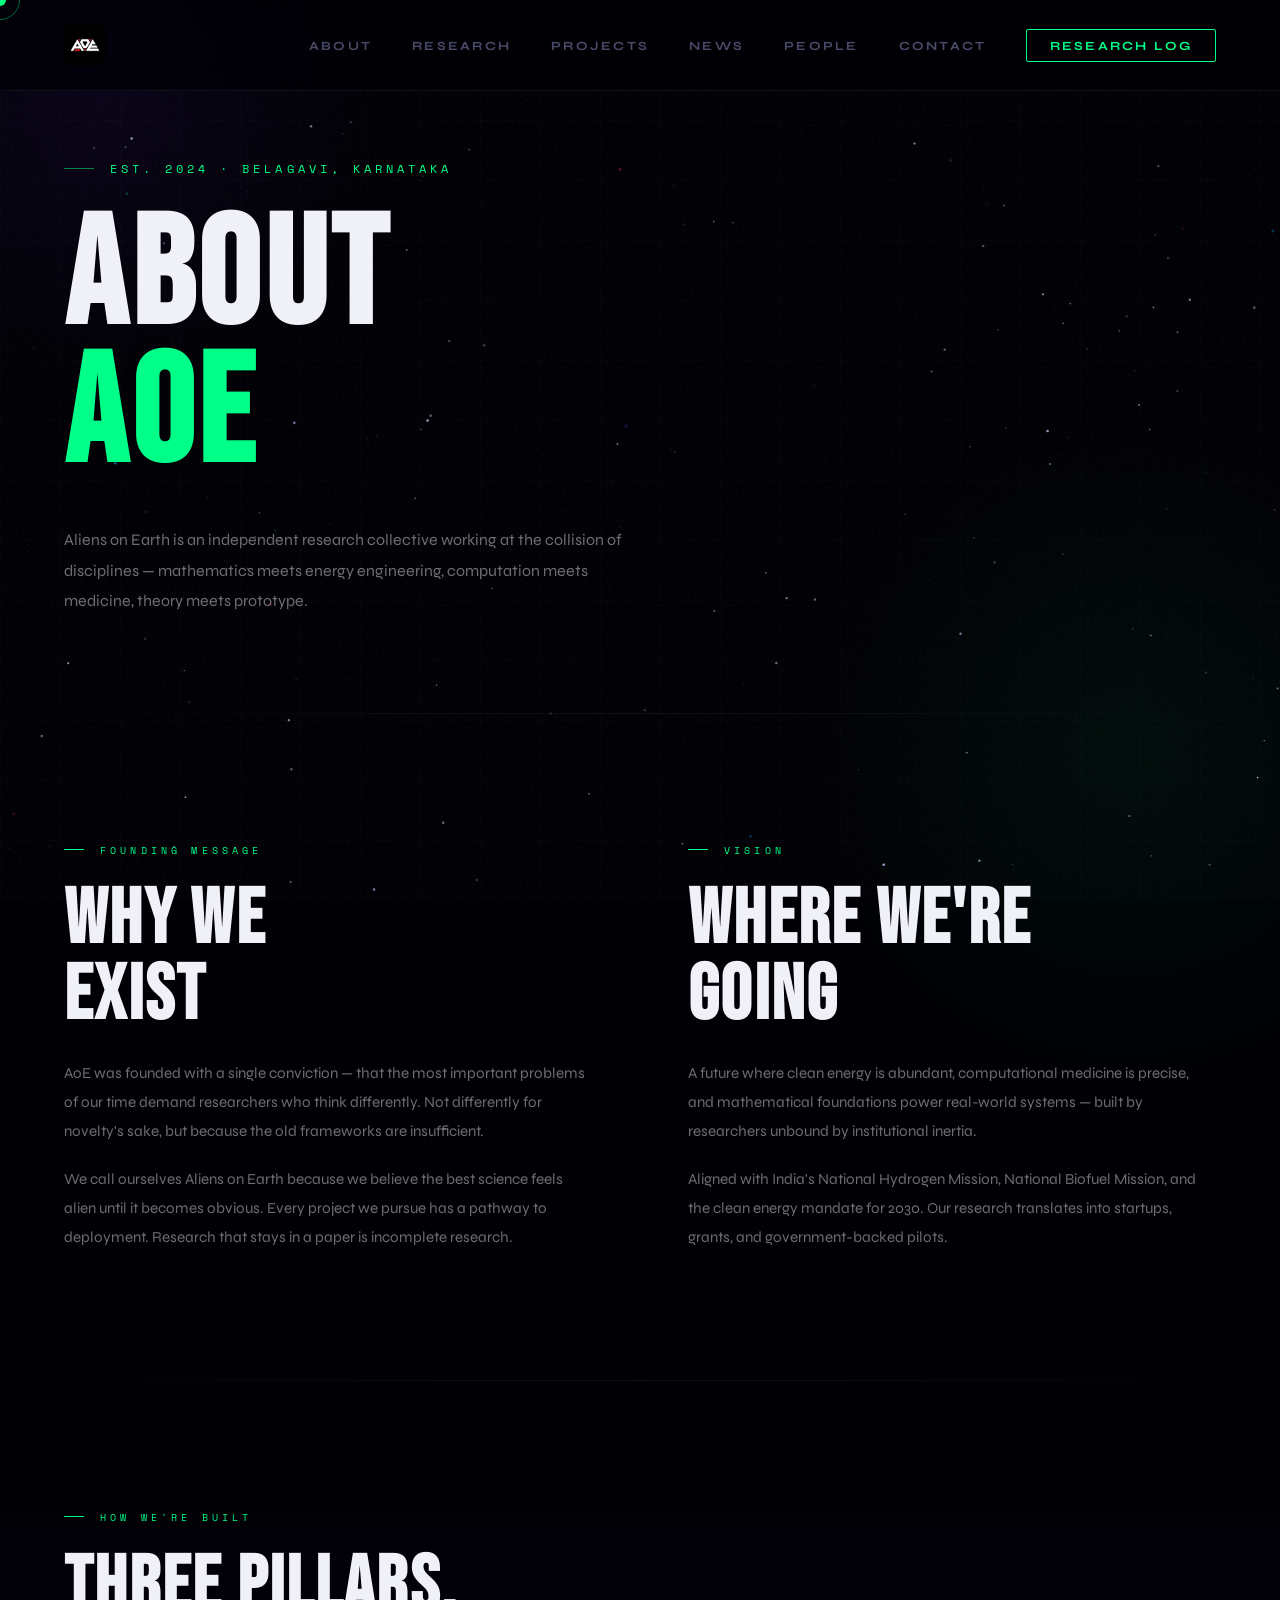
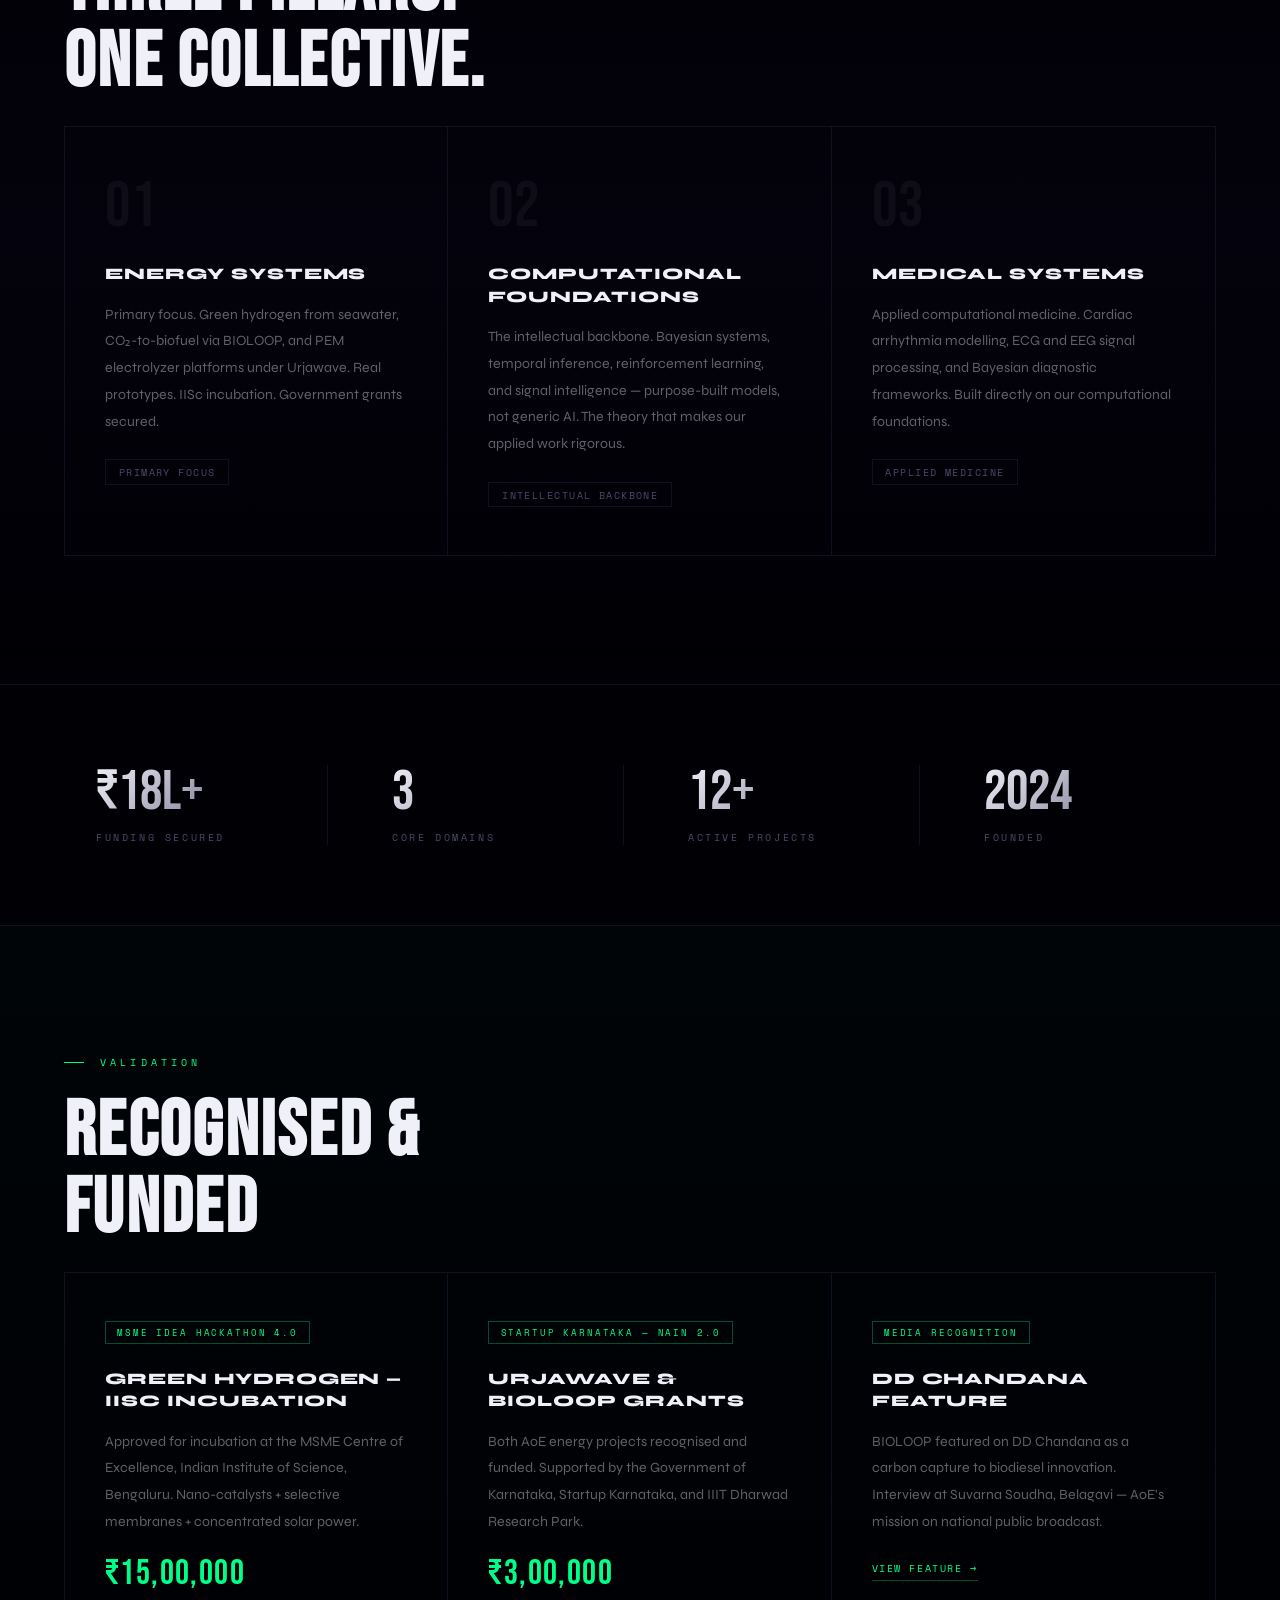
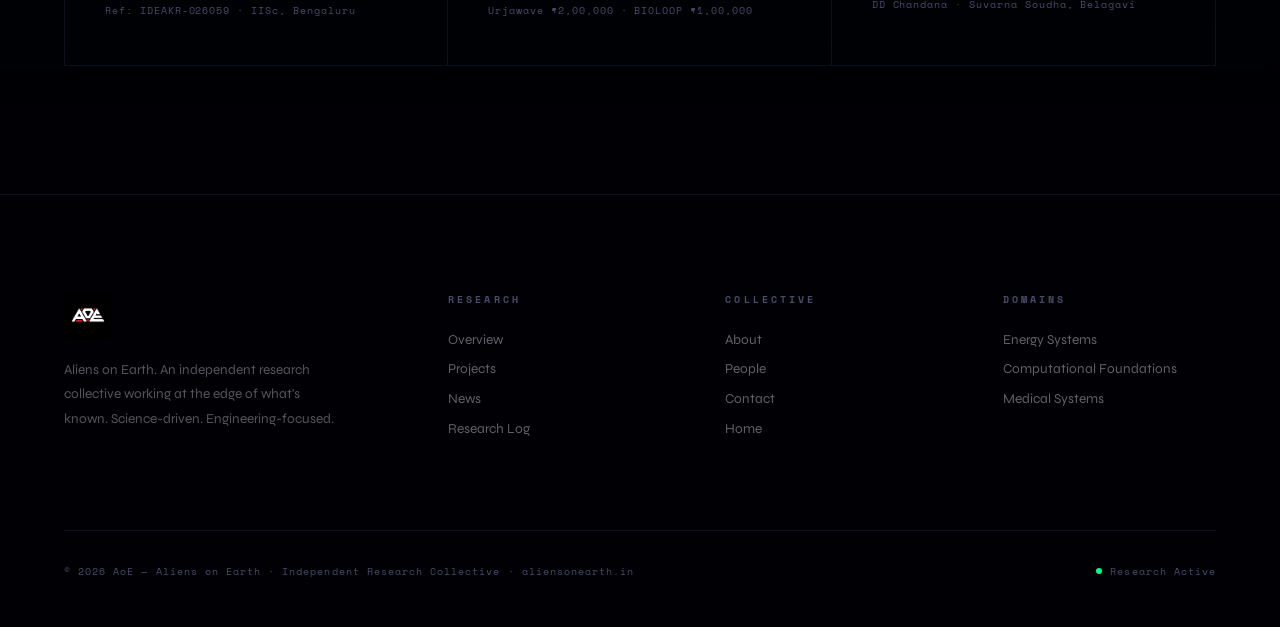
==== about.html @ 3e2b9dce "Create about.html" ====
<!DOCTYPE html>
<html lang="en">
<head>
<meta charset="UTF-8">
<meta name="viewport" content="width=device-width, initial-scale=1.0">
<title>About — AoE · Aliens on Earth</title>
<link rel="preconnect" href="https://fonts.googleapis.com">
<link href="https://fonts.googleapis.com/css2?family=Bebas+Neue&family=Syne:wght@400;700;800&family=Space+Mono:wght@400;700&display=swap" rel="stylesheet">
<style>

  :root {
    --void: #010105;
    --deep: #05050f;
    --ink: #0a0a1a;
    --acid: #00ff88;
    --plasma: #7b2fff;
    --signal: #ff2d6b;
    --ice: #00cfff;
    --white: #f0f0f8;
    --muted: #4a4a6a;
    --border: rgba(120,120,200,0.12);
  }

  *, *::before, *::after { margin: 0; padding: 0; box-sizing: border-box; }

  html { scroll-behavior: smooth; }

  body {
    background: var(--void);
    color: var(--white);
    font-family: 'Syne', sans-serif;
    overflow-x: hidden;
    cursor: none;
  }

  /* CUSTOM CURSOR */
  .cursor {
    position: fixed;
    width: 12px; height: 12px;
    background: var(--acid);
    border-radius: 50%;
    pointer-events: none;
    z-index: 9999;
    transform: translate(-50%, -50%);
    transition: transform 0.1s, background 0.2s;
    mix-blend-mode: difference;
  }
  .cursor-ring {
    position: fixed;
    width: 40px; height: 40px;
    border: 1px solid rgba(0,255,136,0.4);
    border-radius: 50%;
    pointer-events: none;
    z-index: 9998;
    transform: translate(-50%, -50%);
    transition: transform 0.15s ease, width 0.3s, height 0.3s, border-color 0.3s;
  }

  /* CANVAS */
  #cosmos {
    position: fixed;
    inset: 0;
    z-index: 0;
    pointer-events: none;
  }

  /* NOISE OVERLAY */
  body::before {
    content: '';
    position: fixed;
    inset: 0;
    background-image: url("data:image/svg+xml,%3Csvg viewBox='0 0 256 256' xmlns='http://www.w3.org/2000/svg'%3E%3Cfilter id='noise'%3E%3CfeTurbulence type='fractalNoise' baseFrequency='0.9' numOctaves='4' stitchTiles='stitch'/%3E%3C/filter%3E%3Crect width='100%25' height='100%25' filter='url(%23noise)' opacity='1'/%3E%3C/svg%3E");
    opacity: 0.025;
    z-index: 1;
    pointer-events: none;
  }

  /* NAV */
  nav {
    position: fixed;
    top: 0; left: 0; right: 0;
    z-index: 100;
    display: flex;
    align-items: center;
    justify-content: space-between;
    padding: 1.5rem 4rem;
    border-bottom: 1px solid var(--border);
    backdrop-filter: blur(20px);
    background: rgba(1,1,5,0.7);
  }

  .nav-logo {
    display: flex;
    align-items: center;
  }

  .nav-logo img {
    height: 42px;
    border-radius: 8px;
    filter: brightness(1.1);
  }

  .nav-links {
    display: flex;
    gap: 2.5rem;
    align-items: center;
  }

  .nav-links a {
    text-decoration: none;
    color: var(--muted);
    font-size: 0.78rem;
    font-weight: 700;
    letter-spacing: 0.18em;
    text-transform: uppercase;
    transition: color 0.2s;
    position: relative;
  }

  .nav-links a::after {
    content: '';
    position: absolute;
    bottom: -4px; left: 0;
    width: 0; height: 1px;
    background: var(--acid);
    transition: width 0.3s;
  }

  .nav-links a:hover { color: var(--acid); }
  .nav-links a:hover::after { width: 100%; }

  .nav-cta {
    background: transparent;
    border: 1px solid var(--acid);
    color: var(--acid) !important;
    padding: 0.5rem 1.4rem;
    border-radius: 2px;
  }

  .nav-cta:hover { background: var(--acid); color: var(--void) !important; }
  .nav-cta::after { display: none !important; }

  /* HERO */
  .hero {
    position: relative;
    z-index: 2;
    min-height: 100vh;
    display: flex;
    flex-direction: column;
    align-items: center;
    justify-content: center;
    text-align: center;
    padding: 8rem 2rem 4rem;
    overflow: hidden;
  }

  .hero-eyebrow {
    font-family: 'Space Mono', monospace;
    font-size: 0.72rem;
    letter-spacing: 0.35em;
    color: var(--acid);
    text-transform: uppercase;
    margin-bottom: 2.5rem;
    opacity: 0;
    animation: fadeUp 1s 0.3s forwards;
    display: flex;
    align-items: center;
    gap: 1rem;
  }

  .hero-eyebrow::before, .hero-eyebrow::after {
    content: '';
    width: 40px; height: 1px;
    background: var(--acid);
    opacity: 0.5;
  }

  .hero-title {
    font-family: 'Bebas Neue', sans-serif;
    font-size: clamp(5rem, 14vw, 14rem);
    line-height: 0.9;
    letter-spacing: 0.04em;
    opacity: 0;
    animation: fadeUp 1s 0.5s forwards;
    position: relative;
  }

  .hero-title .line1 { display: block; color: var(--white); }
  .hero-title .line2 {
    display: block;
    color: transparent;
    -webkit-text-stroke: 1px rgba(240,240,248,0.25);
    position: relative;
  }

  .hero-title .on {
    color: var(--acid);
    -webkit-text-stroke: 0;
    position: relative;
  }

  .hero-title .on::after {
    content: 'ON';
    position: absolute;
    inset: 0;
    color: var(--acid);
    filter: blur(20px);
    opacity: 0.6;
  }

  .hero-sub {
    margin-top: 3rem;
    max-width: 560px;
    font-size: 1rem;
    line-height: 1.8;
    color: rgba(240,240,248,0.5);
    font-weight: 400;
    opacity: 0;
    animation: fadeUp 1s 0.8s forwards;
  }

  .hero-actions {
    display: flex;
    gap: 1.5rem;
    margin-top: 3rem;
    opacity: 0;
    animation: fadeUp 1s 1s forwards;
  }

  .btn-primary {
    background: var(--acid);
    color: var(--void);
    padding: 1rem 2.5rem;
    font-family: 'Space Mono', monospace;
    font-size: 0.78rem;
    letter-spacing: 0.15em;
    text-transform: uppercase;
    text-decoration: none;
    font-weight: 700;
    border: none;
    clip-path: polygon(0 0, calc(100% - 12px) 0, 100% 12px, 100% 100%, 12px 100%, 0 calc(100% - 12px));
    transition: all 0.2s;
    cursor: none;
  }

  .btn-primary:hover { background: var(--white); transform: translateY(-2px); }

  .btn-ghost {
    background: transparent;
    color: var(--white);
    padding: 1rem 2.5rem;
    font-family: 'Space Mono', monospace;
    font-size: 0.78rem;
    letter-spacing: 0.15em;
    text-transform: uppercase;
    text-decoration: none;
    font-weight: 700;
    border: 1px solid var(--border);
    clip-path: polygon(0 0, calc(100% - 12px) 0, 100% 12px, 100% 100%, 12px 100%, 0 calc(100% - 12px));
    transition: all 0.2s;
    cursor: none;
  }

  .btn-ghost:hover { border-color: var(--ice); color: var(--ice); transform: translateY(-2px); }

  /* SCROLL INDICATOR */
  .scroll-hint {
    position: absolute;
    bottom: 3rem;
    left: 50%;
    transform: translateX(-50%);
    display: flex;
    flex-direction: column;
    align-items: center;
    gap: 0.5rem;
    opacity: 0;
    animation: fadeUp 1s 1.4s forwards;
  }

  .scroll-hint span {
    font-family: 'Space Mono', monospace;
    font-size: 0.6rem;
    letter-spacing: 0.3em;
    color: var(--muted);
    text-transform: uppercase;
  }

  .scroll-line {
    width: 1px; height: 50px;
    background: linear-gradient(to bottom, var(--muted), transparent);
    animation: scrollPulse 2s infinite;
  }

  /* TICKER */
  .ticker {
    position: relative;
    z-index: 2;
    border-top: 1px solid var(--border);
    border-bottom: 1px solid var(--border);
    padding: 1rem 0;
    overflow: hidden;
    background: rgba(123,47,255,0.04);
  }

  .ticker-inner {
    display: flex;
    gap: 0;
    animation: ticker 25s linear infinite;
    white-space: nowrap;
  }

  .ticker-item {
    padding: 0 3rem;
    font-family: 'Space Mono', monospace;
    font-size: 0.7rem;
    letter-spacing: 0.2em;
    text-transform: uppercase;
    color: var(--muted);
    display: flex;
    align-items: center;
    gap: 1.5rem;
  }

  .ticker-item span { color: var(--acid); }

  /* CREDIBILITY BANNER */
  .credibility {
    position: relative;
    z-index: 2;
    padding: 5rem 4rem;
    background: linear-gradient(180deg, rgba(0,255,136,0.02) 0%, transparent 100%);
    border-bottom: 1px solid var(--border);
  }

  .credibility-inner {
    max-width: 1400px;
    margin: 0 auto;
  }

  .credibility-label {
    font-family: 'Space Mono', monospace;
    font-size: 0.65rem;
    letter-spacing: 0.4em;
    text-transform: uppercase;
    color: var(--acid);
    margin-bottom: 3rem;
    display: flex;
    align-items: center;
    gap: 1rem;
  }

  .credibility-label::before {
    content: '';
    width: 20px; height: 1px;
    background: var(--acid);
  }

  .cred-grid {
    display: grid;
    grid-template-columns: 1fr 1fr 1fr;
    gap: 0;
    border: 1px solid var(--border);
  }

  .cred-card {
    padding: 2.5rem 2.5rem;
    border-right: 1px solid var(--border);
    position: relative;
    overflow: hidden;
    transition: background 0.3s;
  }

  .cred-card:last-child { border-right: none; }

  .cred-card::before {
    content: '';
    position: absolute;
    top: 0; left: 0; right: 0;
    height: 2px;
    background: linear-gradient(to right, transparent, var(--acid), transparent);
    transform: scaleX(0);
    transition: transform 0.4s;
  }

  .cred-card:hover::before { transform: scaleX(1); }
  .cred-card:hover { background: rgba(0,255,136,0.03); }

  .cred-badge {
    font-family: 'Space Mono', monospace;
    font-size: 0.58rem;
    letter-spacing: 0.2em;
    text-transform: uppercase;
    color: var(--acid);
    border: 1px solid rgba(0,255,136,0.3);
    display: inline-block;
    padding: 0.25rem 0.7rem;
    margin-bottom: 1.5rem;
  }

  .cred-card h3 {
    font-size: 1rem;
    font-weight: 800;
    color: var(--white);
    margin-bottom: 0.8rem;
    letter-spacing: 0.03em;
    line-height: 1.4;
  }

  .cred-card p {
    font-size: 0.82rem;
    color: rgba(240,240,248,0.4);
    line-height: 1.8;
  }

  .cred-amount {
    font-family: 'Bebas Neue', sans-serif;
    font-size: 2.2rem;
    color: var(--acid);
    letter-spacing: 0.04em;
    margin-top: 1rem;
    display: block;
  }

  .cred-ref {
    font-family: 'Space Mono', monospace;
    font-size: 0.6rem;
    color: var(--muted);
    letter-spacing: 0.1em;
    margin-top: 0.5rem;
    display: block;
  }

  /* SECTION COMMONS */
  section { position: relative; z-index: 2; }

  .section-label {
    font-family: 'Space Mono', monospace;
    font-size: 0.65rem;
    letter-spacing: 0.4em;
    text-transform: uppercase;
    color: var(--acid);
    margin-bottom: 1.5rem;
    display: flex;
    align-items: center;
    gap: 1rem;
  }

  .section-label::before {
    content: '';
    width: 20px; height: 1px;
    background: var(--acid);
  }

  .section-title {
    font-family: 'Bebas Neue', sans-serif;
    font-size: clamp(3rem, 6vw, 5.5rem);
    line-height: 1;
    letter-spacing: 0.03em;
    margin-bottom: 1.5rem;
  }

  /* ARCHITECTURE */
  .architecture {
    padding: 10rem 4rem;
    max-width: 1400px;
    margin: 0 auto;
  }

  .arch-header {
    display: grid;
    grid-template-columns: 1fr 1fr;
    gap: 4rem;
    align-items: end;
    margin-bottom: 6rem;
  }

  .arch-desc {
    color: rgba(240,240,248,0.45);
    line-height: 1.9;
    font-size: 1rem;
    max-width: 400px;
  }

  .arch-layers {
    display: grid;
    grid-template-columns: 1fr 1fr 1fr;
    gap: 0;
    border: 1px solid var(--border);
  }

  .arch-layer {
    padding: 3rem 2.5rem;
    border-right: 1px solid var(--border);
    position: relative;
    overflow: hidden;
    transition: background 0.4s;
  }

  .arch-layer:last-child { border-right: none; }

  .arch-layer::before {
    content: '';
    position: absolute;
    top: 0; left: 0; right: 0;
    height: 2px;
    background: linear-gradient(to right, transparent, var(--plasma), transparent);
    transform: scaleX(0);
    transition: transform 0.4s;
  }

  .arch-layer:hover::before { transform: scaleX(1); }
  .arch-layer:hover { background: rgba(123,47,255,0.05); }

  .arch-num {
    font-family: 'Bebas Neue', sans-serif;
    font-size: 4rem;
    color: rgba(240,240,248,0.05);
    line-height: 1;
    margin-bottom: 1.5rem;
    display: block;
  }

  .arch-layer h3 {
    font-size: 1rem;
    font-weight: 800;
    letter-spacing: 0.08em;
    text-transform: uppercase;
    margin-bottom: 1rem;
    color: var(--white);
  }

  .arch-layer p {
    font-size: 0.88rem;
    color: rgba(240,240,248,0.4);
    line-height: 1.8;
  }

  .arch-sublabel {
    font-family: 'Space Mono', monospace;
    font-size: 0.6rem;
    color: var(--muted);
    letter-spacing: 0.12em;
    text-transform: uppercase;
    margin-top: 1rem;
    display: block;
    line-height: 2;
  }

  .arch-tag {
    display: inline-block;
    margin-top: 1.5rem;
    padding: 0.3rem 0.8rem;
    font-family: 'Space Mono', monospace;
    font-size: 0.6rem;
    letter-spacing: 0.15em;
    text-transform: uppercase;
    border: 1px solid var(--border);
    color: var(--muted);
  }

  /* DOMAINS */
  .domains {
    padding: 8rem 4rem;
    background: linear-gradient(180deg, transparent 0%, rgba(0,207,255,0.02) 50%, transparent 100%);
  }

  .domains-inner {
    max-width: 1400px;
    margin: 0 auto;
  }

  .domains-header {
    margin-bottom: 5rem;
  }

  .domains-grid {
    display: grid;
    grid-template-columns: 1.4fr 1fr 1fr;
    gap: 1.5px;
    background: var(--border);
  }

  .domain-card {
    background: var(--deep);
    padding: 3.5rem 3rem;
    position: relative;
    overflow: hidden;
    transition: background 0.3s;
    cursor: none;
  }

  .domain-card::after {
    content: '';
    position: absolute;
    inset: 0;
    background: radial-gradient(circle at 80% 20%, rgba(0,255,136,0.06), transparent 60%);
    opacity: 0;
    transition: opacity 0.4s;
  }

  .domain-card:nth-child(2)::after {
    background: radial-gradient(circle at 80% 20%, rgba(255,45,107,0.06), transparent 60%);
  }

  .domain-card:nth-child(3)::after {
    background: radial-gradient(circle at 80% 20%, rgba(0,207,255,0.06), transparent 60%);
  }

  .domain-card:hover::after { opacity: 1; }
  .domain-card:hover { background: rgba(5,5,15,0.9); }

  .domain-icon {
    width: 48px; height: 48px;
    margin-bottom: 2.5rem;
    position: relative;
    z-index: 1;
  }

  .domain-icon svg { width: 100%; height: 100%; }

  .domain-card h3 {
    font-family: 'Bebas Neue', sans-serif;
    font-size: 2rem;
    letter-spacing: 0.06em;
    margin-bottom: 1rem;
    position: relative;
    z-index: 1;
  }

  .domain-card p {
    font-size: 0.88rem;
    color: rgba(240,240,248,0.4);
    line-height: 1.9;
    position: relative;
    z-index: 1;
  }

  .domain-tags {
    display: flex;
    flex-wrap: wrap;
    gap: 0.5rem;
    margin-top: 2rem;
    position: relative;
    z-index: 1;
  }

  .tag {
    padding: 0.25rem 0.7rem;
    border: 1px solid var(--border);
    font-family: 'Space Mono', monospace;
    font-size: 0.58rem;
    letter-spacing: 0.12em;
    color: var(--muted);
    text-transform: uppercase;
  }

  /* STATS BAR */
  .stats {
    padding: 5rem 4rem;
    border-top: 1px solid var(--border);
    border-bottom: 1px solid var(--border);
  }

  .stats-inner {
    max-width: 1400px;
    margin: 0 auto;
    display: grid;
    grid-template-columns: repeat(4, 1fr);
    gap: 2rem;
  }

  .stat {
    display: flex;
    flex-direction: column;
    gap: 0.5rem;
    padding: 0 2rem;
    border-right: 1px solid var(--border);
  }

  .stat:last-child { border-right: none; }

  .stat-num {
    font-family: 'Bebas Neue', sans-serif;
    font-size: 3.5rem;
    line-height: 1;
    background: linear-gradient(135deg, var(--white), var(--muted));
    -webkit-background-clip: text;
    -webkit-text-fill-color: transparent;
    background-clip: text;
  }

  .stat-label {
    font-family: 'Space Mono', monospace;
    font-size: 0.65rem;
    letter-spacing: 0.25em;
    color: var(--muted);
    text-transform: uppercase;
  }

  /* SIGNAL / LOG */
  .signal {
    padding: 10rem 4rem;
  }

  .signal-inner {
    max-width: 1400px;
    margin: 0 auto;
    display: grid;
    grid-template-columns: 1fr 1.5fr;
    gap: 8rem;
    align-items: start;
  }

  .signal-left { position: sticky; top: 8rem; }

  .signal-cta {
    margin-top: 3rem;
    display: inline-flex;
    align-items: center;
    gap: 0.8rem;
    text-decoration: none;
    font-family: 'Space Mono', monospace;
    font-size: 0.72rem;
    letter-spacing: 0.2em;
    text-transform: uppercase;
    color: var(--acid);
    border-bottom: 1px solid var(--acid);
    padding-bottom: 0.4rem;
    transition: gap 0.2s;
  }

  .signal-cta:hover { gap: 1.4rem; }

  .signal-log { display: flex; flex-direction: column; gap: 0; }

  .log-entry {
    display: grid;
    grid-template-columns: 80px 1fr;
    gap: 2rem;
    padding: 2.5rem 0;
    border-bottom: 1px solid var(--border);
    position: relative;
    transition: background 0.2s;
  }

  .log-entry::before {
    content: '';
    position: absolute;
    left: -4rem;
    top: 0; bottom: 0;
    width: 2px;
    background: linear-gradient(to bottom, var(--plasma), transparent);
    opacity: 0;
    transition: opacity 0.3s;
  }

  .log-entry:hover::before { opacity: 1; }

  .log-date {
    font-family: 'Space Mono', monospace;
    font-size: 0.65rem;
    color: var(--muted);
    letter-spacing: 0.1em;
    padding-top: 0.2rem;
  }

  .log-content h4 {
    font-size: 1rem;
    font-weight: 700;
    margin-bottom: 0.5rem;
    color: var(--white);
    transition: color 0.2s;
  }

  .log-entry:hover .log-content h4 { color: var(--acid); }

  .log-content p {
    font-size: 0.82rem;
    color: rgba(240,240,248,0.35);
    line-height: 1.7;
  }

  .log-category {
    display: inline-block;
    margin-top: 0.8rem;
    padding: 0.2rem 0.6rem;
    font-family: 'Space Mono', monospace;
    font-size: 0.58rem;
    letter-spacing: 0.12em;
    text-transform: uppercase;
  }

  .cat-energy { border: 1px solid rgba(0,255,136,0.3); color: var(--acid); }
  .cat-medical { border: 1px solid rgba(255,45,107,0.3); color: var(--signal); }
  .cat-math { border: 1px solid rgba(0,207,255,0.3); color: var(--ice); }

  /* CONTACT */
  .contact {
    padding: 8rem 4rem;
    background: linear-gradient(180deg, transparent 0%, rgba(123,47,255,0.03) 50%, transparent 100%);
  }

  .contact-inner {
    max-width: 1400px;
    margin: 0 auto;
  }

  .contact-header {
    margin-bottom: 4rem;
  }

  .contact-grid {
    display: grid;
    grid-template-columns: 1fr 1fr 1fr;
    gap: 0;
    border: 1px solid var(--border);
  }

  .contact-card {
    padding: 3rem 2.5rem;
    border-right: 1px solid var(--border);
    position: relative;
    overflow: hidden;
    transition: background 0.3s;
  }

  .contact-card:last-child { border-right: none; }

  .contact-card::before {
    content: '';
    position: absolute;
    top: 0; left: 0; right: 0;
    height: 2px;
    background: linear-gradient(to right, transparent, var(--plasma), transparent);
    transform: scaleX(0);
    transition: transform 0.4s;
  }

  .contact-card:hover::before { transform: scaleX(1); }
  .contact-card:hover { background: rgba(123,47,255,0.04); }

  .contact-type {
    font-family: 'Space Mono', monospace;
    font-size: 0.6rem;
    letter-spacing: 0.3em;
    text-transform: uppercase;
    color: var(--muted);
    margin-bottom: 1rem;
    display: block;
  }

  .contact-card a {
    display: block;
    font-size: 0.9rem;
    font-weight: 700;
    color: var(--white);
    text-decoration: none;
    transition: color 0.2s;
    word-break: break-all;
  }

  .contact-card a:hover { color: var(--acid); }

  .contact-card .contact-desc {
    font-size: 0.78rem;
    color: rgba(240,240,248,0.3);
    margin-top: 0.5rem;
    line-height: 1.7;
  }

  /* FOOTER */
  footer {
    position: relative;
    z-index: 2;
    padding: 6rem 4rem 3rem;
    border-top: 1px solid var(--border);
  }

  .footer-inner {
    max-width: 1400px;
    margin: 0 auto;
  }

  .footer-top {
    display: grid;
    grid-template-columns: 1.5fr 1fr 1fr 1fr;
    gap: 4rem;
    margin-bottom: 5rem;
  }

  .footer-brand p {
    font-size: 0.85rem;
    color: rgba(240,240,248,0.35);
    line-height: 1.8;
    max-width: 280px;
  }

  .footer-col h4 {
    font-family: 'Space Mono', monospace;
    font-size: 0.65rem;
    letter-spacing: 0.3em;
    text-transform: uppercase;
    color: var(--muted);
    margin-bottom: 1.5rem;
  }

  .footer-col a {
    display: block;
    color: rgba(240,240,248,0.4);
    text-decoration: none;
    font-size: 0.85rem;
    margin-bottom: 0.8rem;
    transition: color 0.2s;
  }

  .footer-col a:hover { color: var(--white); }

  .footer-bottom {
    display: flex;
    justify-content: space-between;
    align-items: center;
    padding-top: 2rem;
    border-top: 1px solid var(--border);
    font-family: 'Space Mono', monospace;
    font-size: 0.65rem;
    color: var(--muted);
    letter-spacing: 0.1em;
  }

  .footer-status {
    display: flex;
    align-items: center;
    gap: 0.5rem;
  }

  .status-dot {
    width: 6px; height: 6px;
    background: var(--acid);
    border-radius: 50%;
    animation: blink 2s infinite;
  }

  /* GLITCH EFFECT */
  .glitch {
    position: relative;
    display: inline-block;
  }

  .glitch::before, .glitch::after {
    content: attr(data-text);
    position: absolute;
    inset: 0;
    font-family: inherit;
    font-size: inherit;
    font-weight: inherit;
    letter-spacing: inherit;
  }

  .glitch::before {
    color: var(--signal);
    animation: glitch1 4s infinite;
    clip-path: polygon(0 20%, 100% 20%, 100% 40%, 0 40%);
  }

  .glitch::after {
    color: var(--ice);
    animation: glitch2 4s infinite;
    clip-path: polygon(0 60%, 100% 60%, 100% 80%, 0 80%);
  }

  /* HORIZONTAL LINE DIVIDER */
  .divider {
    width: 100%;
    height: 1px;
    background: linear-gradient(to right, transparent, var(--border), transparent);
    position: relative;
    z-index: 2;
  }

  /* ANIMATIONS */
  @keyframes fadeUp {
    from { opacity: 0; transform: translateY(30px); }
    to { opacity: 1; transform: translateY(0); }
  }

  @keyframes ticker {
    from { transform: translateX(0); }
    to { transform: translateX(-50%); }
  }

  @keyframes scrollPulse {
    0%, 100% { opacity: 0.3; transform: scaleY(0.5); transform-origin: top; }
    50% { opacity: 1; transform: scaleY(1); }
  }

  @keyframes blink {
    0%, 100% { opacity: 1; }
    50% { opacity: 0.3; }
  }

  @keyframes glitch1 {
    0%, 90%, 100% { transform: none; opacity: 0; }
    92% { transform: translate(-2px, 0); opacity: 0.7; }
    94% { transform: translate(2px, 0); opacity: 0; }
    96% { transform: translate(-1px, 0); opacity: 0.7; }
  }

  @keyframes glitch2 {
    0%, 93%, 100% { transform: none; opacity: 0; }
    95% { transform: translate(2px, 0); opacity: 0.7; }
    97% { transform: translate(-2px, 0); opacity: 0; }
    99% { transform: translate(1px, 0); opacity: 0.7; }
  }

  @keyframes orbit {
    from { transform: rotate(0deg) translateX(var(--r)) rotate(0deg); }
    to { transform: rotate(360deg) translateX(var(--r)) rotate(-360deg); }
  }

  /* SCROLL REVEAL */
  .reveal {
    opacity: 0;
    transform: translateY(40px);
    transition: opacity 0.8s ease, transform 0.8s ease;
  }

  .reveal.visible {
    opacity: 1;
    transform: none;
  }

  /* GRID DECORATION */
  .grid-bg {
    position: fixed;
    inset: 0;
    background-image:
      linear-gradient(rgba(120,120,200,0.03) 1px, transparent 1px),
      linear-gradient(90deg, rgba(120,120,200,0.03) 1px, transparent 1px);
    background-size: 60px 60px;
    z-index: 0;
    pointer-events: none;
  }

  /* RADIAL GLOWS */
  .glow-1 {
    position: fixed;
    top: -200px; left: -200px;
    width: 600px; height: 600px;
    background: radial-gradient(circle, rgba(123,47,255,0.08), transparent 70%);
    pointer-events: none;
    z-index: 0;
  }

  .glow-2 {
    position: fixed;
    bottom: -200px; right: -200px;
    width: 700px; height: 700px;
    background: radial-gradient(circle, rgba(0,255,136,0.05), transparent 70%);
    pointer-events: none;
    z-index: 0;
  }

  /* RESPONSIVE */
  @media (max-width: 1024px) {
    nav { padding: 1.5rem 2rem; }
    .architecture, .domains, .signal, .stats, .credibility, .contact { padding-left: 2rem; padding-right: 2rem; }
    .arch-header { grid-template-columns: 1fr; }
    .arch-layers { grid-template-columns: 1fr; }
    .arch-layer { border-right: none; border-bottom: 1px solid var(--border); }
    .domains-grid { grid-template-columns: 1fr; }
    .signal-inner { grid-template-columns: 1fr; gap: 4rem; }
    .signal-left { position: static; }
    .stats-inner { grid-template-columns: repeat(2, 1fr); }
    .footer-top { grid-template-columns: 1fr 1fr; }
    .cred-grid { grid-template-columns: 1fr; }
    .cred-card { border-right: none; border-bottom: 1px solid var(--border); }
    .contact-grid { grid-template-columns: 1fr; }
    .contact-card { border-right: none; border-bottom: 1px solid var(--border); }
  }

  @media (max-width: 640px) {
    nav { padding: 1rem 1.5rem; }
    .nav-links { display: none; }
    .hero-actions { flex-direction: column; align-items: center; }
    .stats-inner { grid-template-columns: 1fr 1fr; }
    footer { padding: 4rem 1.5rem 2rem; }
    .footer-top { grid-template-columns: 1fr; }
    .footer-bottom { flex-direction: column; gap: 1rem; text-align: center; }
  }


  /* PAGE HERO */
  .page-hero {
    position: relative;
    z-index: 2;
    min-height: 60vh;
    display: flex;
    flex-direction: column;
    justify-content: flex-end;
    padding: 10rem 4rem 6rem;
    max-width: 100%;
  }
  .page-hero-inner { max-width: 1400px; margin: 0 auto; width: 100%; }
  .page-eyebrow {
    font-family: 'Space Mono', monospace;
    font-size: 0.72rem;
    letter-spacing: 0.35em;
    color: var(--acid);
    text-transform: uppercase;
    margin-bottom: 2rem;
    opacity: 0;
    animation: fadeUp 1s 0.3s forwards;
    display: flex;
    align-items: center;
    gap: 1rem;
  }
  .page-eyebrow::before { content: ''; width: 30px; height: 1px; background: var(--acid); opacity: 0.5; }
  .page-title {
    font-family: 'Bebas Neue', sans-serif;
    font-size: clamp(5rem, 12vw, 11rem);
    line-height: 0.9;
    letter-spacing: 0.03em;
    opacity: 0;
    animation: fadeUp 1s 0.5s forwards;
    color: var(--white);
    margin-bottom: 2.5rem;
  }
  .page-title .pt-accent { color: var(--acid); }
  .page-title .pt-outline {
    color: transparent;
    -webkit-text-stroke: 1px rgba(240,240,248,0.2);
  }
  .page-desc {
    max-width: 560px;
    font-size: 1rem;
    line-height: 1.9;
    color: rgba(240,240,248,0.45);
    opacity: 0;
    animation: fadeUp 1s 0.8s forwards;
  }

  /* INNER SECTIONS */
  .inner-section { position: relative; z-index: 2; padding: 8rem 4rem; }
  .inner-section-sm { position: relative; z-index: 2; padding: 6rem 4rem; }
  .inner-max { max-width: 1400px; margin: 0 auto; }
  .bg-plasma { background: linear-gradient(180deg, transparent 0%, rgba(123,47,255,0.03) 50%, transparent 100%); }
  .bg-acid   { background: linear-gradient(180deg, rgba(0,255,136,0.02) 0%, transparent 100%); }
  .bg-ice    { background: linear-gradient(180deg, transparent 0%, rgba(0,207,255,0.02) 50%, transparent 100%); }

  /* TWO COL */
  .two-col { display: grid; grid-template-columns: 1fr 1fr; gap: 6rem; align-items: start; }
  .two-col-wide { display: grid; grid-template-columns: 1.2fr 1fr; gap: 6rem; align-items: start; }
  .col-body { color: rgba(240,240,248,0.45); line-height: 1.9; font-size: 0.95rem; margin-top: 1.5rem; }
  .col-body + .col-body { margin-top: 1.2rem; }

  /* CARD GRID (3-col, same style as arch-layers) */
  .card-grid {
    display: grid;
    grid-template-columns: 1fr 1fr 1fr;
    gap: 0;
    border: 1px solid var(--border);
  }
  .card-item {
    padding: 3rem 2.5rem;
    border-right: 1px solid var(--border);
    position: relative;
    overflow: hidden;
    transition: background 0.4s;
  }
  .card-item:last-child { border-right: none; }
  .card-item::before {
    content: '';
    position: absolute;
    top: 0; left: 0; right: 0;
    height: 2px;
    background: linear-gradient(to right, transparent, var(--plasma), transparent);
    transform: scaleX(0);
    transition: transform 0.4s;
  }
  .card-item.acid-top::before { background: linear-gradient(to right, transparent, var(--acid), transparent); }
  .card-item:hover::before { transform: scaleX(1); }
  .card-item:hover { background: rgba(123,47,255,0.05); }
  .card-item.acid-top:hover { background: rgba(0,255,136,0.03); }
  .card-num {
    font-family: 'Bebas Neue', sans-serif;
    font-size: 4rem;
    color: rgba(240,240,248,0.05);
    line-height: 1;
    margin-bottom: 1.5rem;
    display: block;
  }
  .card-badge {
    font-family: 'Space Mono', monospace;
    font-size: 0.58rem;
    letter-spacing: 0.2em;
    text-transform: uppercase;
    color: var(--acid);
    border: 1px solid rgba(0,255,136,0.3);
    display: inline-block;
    padding: 0.25rem 0.7rem;
    margin-bottom: 1.5rem;
  }
  .card-item h3 {
    font-size: 1rem;
    font-weight: 800;
    letter-spacing: 0.06em;
    text-transform: uppercase;
    margin-bottom: 1rem;
    color: var(--white);
    line-height: 1.4;
  }
  .card-item p { font-size: 0.88rem; color: rgba(240,240,248,0.4); line-height: 1.9; }
  .card-amount {
    font-family: 'Bebas Neue', sans-serif;
    font-size: 2.2rem;
    color: var(--acid);
    letter-spacing: 0.04em;
    margin-top: 1rem;
    display: block;
  }
  .card-sub {
    font-family: 'Space Mono', monospace;
    font-size: 0.6rem;
    color: var(--muted);
    letter-spacing: 0.1em;
    margin-top: 0.5rem;
    display: block;
  }
  .card-tag {
    display: inline-block;
    margin-top: 1.5rem;
    padding: 0.3rem 0.8rem;
    font-family: 'Space Mono', monospace;
    font-size: 0.6rem;
    letter-spacing: 0.15em;
    text-transform: uppercase;
    border: 1px solid var(--border);
    color: var(--muted);
  }

  /* ENTRY LIST (projects / news / blog) */
  .entry-list { display: flex; flex-direction: column; }
  .entry-row {
    display: grid;
    grid-template-columns: 90px 1fr auto;
    gap: 2.5rem;
    padding: 2.5rem 0;
    border-bottom: 1px solid var(--border);
    align-items: start;
    transition: background 0.2s;
  }
  .entry-row:first-child { border-top: 1px solid var(--border); }
  .entry-date {
    font-family: 'Space Mono', monospace;
    font-size: 0.65rem;
    color: var(--muted);
    letter-spacing: 0.1em;
    padding-top: 0.3rem;
    line-height: 1.8;
  }
  .entry-body h3 {
    font-size: 1rem;
    font-weight: 700;
    color: var(--white);
    margin-bottom: 0.5rem;
    transition: color 0.2s;
    line-height: 1.4;
  }
  .entry-row:hover .entry-body h3 { color: var(--acid); }
  .entry-body p { font-size: 0.85rem; color: rgba(240,240,248,0.35); line-height: 1.8; }
  .entry-pill {
    font-family: 'Space Mono', monospace;
    font-size: 0.58rem;
    letter-spacing: 0.12em;
    text-transform: uppercase;
    padding: 0.25rem 0.75rem;
    white-space: nowrap;
    border: 1px solid var(--border);
    color: var(--muted);
  }
  .pill-e  { border-color: rgba(0,255,136,0.35);  color: var(--acid); }
  .pill-m  { border-color: rgba(255,45,107,0.35);  color: var(--signal); }
  .pill-f  { border-color: rgba(0,207,255,0.35);   color: var(--ice); }
  .pill-n  { border-color: rgba(123,47,255,0.35);  color: var(--plasma); }

  /* PEOPLE GRID */
  .people-grid {
    display: grid;
    grid-template-columns: repeat(3, 1fr);
    gap: 0;
    border: 1px solid var(--border);
  }
  .person-card {
    padding: 3rem 2.5rem;
    border-right: 1px solid var(--border);
    border-bottom: 1px solid var(--border);
    position: relative; overflow: hidden;
    transition: background 0.3s;
  }
  .person-card:nth-child(3n) { border-right: none; }
  .person-card::before {
    content: '';
    position: absolute; top: 0; left: 0; right: 0; height: 2px;
    background: linear-gradient(to right, transparent, var(--acid), transparent);
    transform: scaleX(0); transition: transform 0.4s;
  }
  .person-card:hover::before { transform: scaleX(1); }
  .person-card:hover { background: rgba(0,255,136,0.02); }
  .person-avatar {
    width: 52px; height: 52px;
    border-radius: 50%;
    background: rgba(123,47,255,0.12);
    border: 1px solid rgba(123,47,255,0.25);
    margin-bottom: 1.5rem;
    display: flex; align-items: center; justify-content: center;
    font-family: 'Bebas Neue', sans-serif;
    font-size: 1.2rem; color: var(--plasma); letter-spacing: 0.05em;
  }
  .person-card h3 { font-size: 1rem; font-weight: 800; color: var(--white); margin-bottom: 0.3rem; }
  .person-role {
    font-family: 'Space Mono', monospace;
    font-size: 0.6rem; letter-spacing: 0.18em;
    text-transform: uppercase; color: var(--acid);
    margin-bottom: 1.2rem; display: block;
  }
  .person-card p { font-size: 0.83rem; color: rgba(240,240,248,0.35); line-height: 1.85; }
  .person-tags { display: flex; flex-wrap: wrap; gap: 0.4rem; margin-top: 1.2rem; }
  .ptag {
    padding: 0.2rem 0.6rem;
    border: 1px solid var(--border);
    font-family: 'Space Mono', monospace;
    font-size: 0.55rem; letter-spacing: 0.1em;
    color: var(--muted); text-transform: uppercase;
  }

  /* INNER PAGE RESPONSIVE */
  @media (max-width: 1024px) {
    .page-hero { padding: 9rem 2rem 5rem; }
    .inner-section, .inner-section-sm { padding-left: 2rem; padding-right: 2rem; }
    .two-col, .two-col-wide { grid-template-columns: 1fr; gap: 3rem; }
    .card-grid { grid-template-columns: 1fr; }
    .card-item { border-right: none; border-bottom: 1px solid var(--border); }
    .card-item:last-child { border-bottom: none; }
    .people-grid { grid-template-columns: 1fr 1fr; }
    .person-card:nth-child(3n) { border-right: 1px solid var(--border); }
    .person-card:nth-child(2n) { border-right: none; }
    .entry-row { grid-template-columns: 70px 1fr; }
    .entry-pill { display: none; }
  }
  @media (max-width: 640px) {
    .page-hero { padding: 8rem 1.5rem 4rem; }
    .inner-section, .inner-section-sm { padding: 4rem 1.5rem; }
    .people-grid { grid-template-columns: 1fr; }
    .person-card:nth-child(3n), .person-card:nth-child(2n) { border-right: none; }
    .entry-row { grid-template-columns: 60px 1fr; gap: 1.5rem; }
  }

</style>
</head>
<body>
<div class="cursor" id="cursor"></div>
<div class="cursor-ring" id="cursorRing"></div>
<div class="grid-bg"></div>
<div class="glow-1"></div>
<div class="glow-2"></div>
<canvas id="cosmos"></canvas>
<nav>
  <div class="nav-logo"><img src="assets/AOE.jpeg" alt="AoE Logo"></div>
  <div class="nav-links">
    <a href="about.html" class="active">About</a>
    <a href="research.html">Research</a>
    <a href="projects.html">Projects</a>
    <a href="news.html">News</a>
    <a href="people.html">People</a>
    <a href="contact.html">Contact</a>
    <a href="blog.html" class="nav-cta">Research Log</a>
  </div>
</nav>

<div class="page-hero">
  <div class="page-hero-inner">
    <p class="page-eyebrow">Est. 2024 · Belagavi, Karnataka</p>
    <h1 class="page-title">About<br><span class="pt-accent">AoE</span></h1>
    <p class="page-desc">Aliens on Earth is an independent research collective working at the collision of disciplines — mathematics meets energy engineering, computation meets medicine, theory meets prototype.</p>
  </div>
</div>
<div class="divider"></div>

<section class="inner-section">
  <div class="inner-max">
    <div class="two-col reveal">
      <div>
        <div class="section-label">Founding Message</div>
        <h2 class="section-title">Why We<br>Exist</h2>
        <p class="col-body">AoE was founded with a single conviction — that the most important problems of our time demand researchers who think differently. Not differently for novelty's sake, but because the old frameworks are insufficient.</p>
        <p class="col-body">We call ourselves Aliens on Earth because we believe the best science feels alien until it becomes obvious. Every project we pursue has a pathway to deployment. Research that stays in a paper is incomplete research.</p>
      </div>
      <div>
        <div class="section-label">Vision</div>
        <h2 class="section-title">Where We're<br>Going</h2>
        <p class="col-body">A future where clean energy is abundant, computational medicine is precise, and mathematical foundations power real-world systems — built by researchers unbound by institutional inertia.</p>
        <p class="col-body">Aligned with India's National Hydrogen Mission, National Biofuel Mission, and the clean energy mandate for 2030. Our research translates into startups, grants, and government-backed pilots.</p>
      </div>
    </div>
  </div>
</section>
<div class="divider"></div>

<section class="inner-section bg-plasma">
  <div class="inner-max">
    <div class="section-label reveal">How We're Built</div>
    <h2 class="section-title reveal">Three Pillars.<br>One Collective.</h2>
    <div class="card-grid reveal">
      <div class="card-item">
        <span class="card-num">01</span>
        <h3>Energy Systems</h3>
        <p>Primary focus. Green hydrogen from seawater, CO₂-to-biofuel via BIOLOOP, and PEM electrolyzer platforms under Urjawave. Real prototypes. IISc incubation. Government grants secured.</p>
        <span class="card-tag">Primary Focus</span>
      </div>
      <div class="card-item">
        <span class="card-num">02</span>
        <h3>Computational Foundations</h3>
        <p>The intellectual backbone. Bayesian systems, temporal inference, reinforcement learning, and signal intelligence — purpose-built models, not generic AI. The theory that makes our applied work rigorous.</p>
        <span class="card-tag">Intellectual Backbone</span>
      </div>
      <div class="card-item">
        <span class="card-num">03</span>
        <h3>Medical Systems</h3>
        <p>Applied computational medicine. Cardiac arrhythmia modelling, ECG and EEG signal processing, and Bayesian diagnostic frameworks. Built directly on our computational foundations.</p>
        <span class="card-tag">Applied Medicine</span>
      </div>
    </div>
  </div>
</section>

<div class="stats reveal">
  <div class="stats-inner">
    <div class="stat"><span class="stat-num">₹18L+</span><span class="stat-label">Funding Secured</span></div>
    <div class="stat"><span class="stat-num">3</span><span class="stat-label">Core Domains</span></div>
    <div class="stat"><span class="stat-num">12+</span><span class="stat-label">Active Projects</span></div>
    <div class="stat"><span class="stat-num">2024</span><span class="stat-label">Founded</span></div>
  </div>
</div>

<section class="inner-section bg-acid">
  <div class="inner-max">
    <div class="section-label reveal">Validation</div>
    <h2 class="section-title reveal">Recognised &amp;<br>Funded</h2>
    <div class="card-grid reveal">
      <div class="card-item acid-top">
        <span class="card-badge">MSME Idea Hackathon 4.0</span>
        <h3>Green Hydrogen — IISc Incubation</h3>
        <p>Approved for incubation at the MSME Centre of Excellence, Indian Institute of Science, Bengaluru. Nano-catalysts + selective membranes + concentrated solar power.</p>
        <span class="card-amount">₹15,00,000</span>
        <span class="card-sub">Ref: IDEAKR-026059 · IISc, Bengaluru</span>
      </div>
      <div class="card-item acid-top">
        <span class="card-badge">Startup Karnataka — NAIN 2.0</span>
        <h3>Urjawave &amp; BIOLOOP Grants</h3>
        <p>Both AoE energy projects recognised and funded. Supported by the Government of Karnataka, Startup Karnataka, and IIIT Dharwad Research Park.</p>
        <span class="card-amount">₹3,00,000</span>
        <span class="card-sub">Urjawave ₹2,00,000 · BIOLOOP ₹1,00,000</span>
      </div>
      <div class="card-item acid-top">
        <span class="card-badge">Media Recognition</span>
        <h3>DD Chandana Feature</h3>
        <p>BIOLOOP featured on DD Chandana as a carbon capture to biodiesel innovation. Interview at Suvarna Soudha, Belagavi — AoE's mission on national public broadcast.</p>
        <a href="https://www.linkedin.com/posts/officialaoe_aliensonearth-innovation-sustainability-activity-7392988244625387520-76rO" target="_blank" rel="noopener" style="display:inline-block;margin-top:1.5rem;font-family:'Space Mono',monospace;font-size:0.65rem;letter-spacing:0.15em;text-transform:uppercase;color:var(--acid);text-decoration:none;border-bottom:1px solid rgba(0,255,136,0.3);padding-bottom:0.3rem;">View Feature →</a>
        <span class="card-sub" style="margin-top:1rem;">DD Chandana · Suvarna Soudha, Belagavi</span>
      </div>
    </div>
  </div>
</section>

<footer>
  <div class="footer-inner">
    <div class="footer-top">
      <div class="footer-brand">
        <img src="assets/AOE.jpeg" alt="AoE" style="height:48px;border-radius:8px;filter:brightness(1.1);margin-bottom:1.2rem;display:block;">
        <p>Aliens on Earth. An independent research collective working at the edge of what's known. Science-driven. Engineering-focused.</p>
      </div>
      <div class="footer-col">
        <h4>Research</h4>
        <a href="research.html">Overview</a>
        <a href="projects.html">Projects</a>
        <a href="news.html">News</a>
        <a href="blog.html">Research Log</a>
      </div>
      <div class="footer-col">
        <h4>Collective</h4>
        <a href="about.html">About</a>
        <a href="people.html">People</a>
        <a href="contact.html">Contact</a>
        <a href="index.html">Home</a>
      </div>
      <div class="footer-col">
        <h4>Domains</h4>
        <a href="research.html#energy">Energy Systems</a>
        <a href="research.html#foundations">Computational Foundations</a>
        <a href="research.html#medical">Medical Systems</a>
      </div>
    </div>
    <div class="footer-bottom">
      <span>© 2026 AoE — Aliens on Earth · Independent Research Collective · aliensonearth.in</span>
      <div class="footer-status"><div class="status-dot"></div><span>Research Active</span></div>
    </div>
  </div>
</footer>
<script>
  // CUSTOM CURSOR
  const cursor = document.getElementById('cursor');
  const ring = document.getElementById('cursorRing');
  let mx = 0, my = 0, rx = 0, ry = 0;

  document.addEventListener('mousemove', e => {
    mx = e.clientX; my = e.clientY;
    cursor.style.left = mx + 'px';
    cursor.style.top = my + 'px';
  });

  function animRing() {
    rx += (mx - rx) * 0.12;
    ry += (my - ry) * 0.12;
    ring.style.left = rx + 'px';
    ring.style.top = ry + 'px';
    requestAnimationFrame(animRing);
  }
  animRing();

  document.querySelectorAll('a, button, .domain-card, .arch-layer, .cred-card, .contact-card, .person-card, .entry-row').forEach(el => {
    el.addEventListener('mouseenter', () => {
      cursor.style.transform = 'translate(-50%,-50%) scale(2)';
      ring.style.width = '60px'; ring.style.height = '60px';
      ring.style.borderColor = 'rgba(0,255,136,0.6)';
    });
    el.addEventListener('mouseleave', () => {
      cursor.style.transform = 'translate(-50%,-50%) scale(1)';
      ring.style.width = '40px'; ring.style.height = '40px';
      ring.style.borderColor = 'rgba(0,255,136,0.4)';
    });
  });

  // CANVAS COSMOS
  const canvas = document.getElementById('cosmos');
  const ctx = canvas.getContext('2d');

  function resize() {
    canvas.width = window.innerWidth;
    canvas.height = window.innerHeight;
  }
  resize();
  window.addEventListener('resize', resize);

  const STARS = Array.from({length: 180}, () => ({
    x: Math.random(),
    y: Math.random(),
    r: Math.random() * 1.2 + 0.2,
    o: Math.random() * 0.6 + 0.1,
    speed: Math.random() * 0.0002 + 0.00005,
    phase: Math.random() * Math.PI * 2
  }));

  const PARTICLES = Array.from({length: 30}, () => ({
    x: Math.random() * window.innerWidth,
    y: Math.random() * window.innerHeight,
    vx: (Math.random() - 0.5) * 0.4,
    vy: (Math.random() - 0.5) * 0.4,
    r: Math.random() * 1.5 + 0.5,
    color: ['#00ff88','#7b2fff','#00cfff','#ff2d6b'][Math.floor(Math.random()*4)],
    o: Math.random() * 0.4 + 0.1
  }));

  let t = 0;
  function drawCosmos() {
    ctx.clearRect(0, 0, canvas.width, canvas.height);
    t += 0.01;

    STARS.forEach(s => {
      const flicker = s.o + Math.sin(t * 3 + s.phase) * 0.15;
      ctx.beginPath();
      ctx.arc(s.x * canvas.width, s.y * canvas.height, s.r, 0, Math.PI*2);
      ctx.fillStyle = `rgba(200,210,255,${flicker})`;
      ctx.fill();
    });

    PARTICLES.forEach(p => {
      p.x += p.vx;
      p.y += p.vy;
      if (p.x < 0) p.x = canvas.width;
      if (p.x > canvas.width) p.x = 0;
      if (p.y < 0) p.y = canvas.height;
      if (p.y > canvas.height) p.y = 0;

      ctx.beginPath();
      ctx.arc(p.x, p.y, p.r, 0, Math.PI*2);
      ctx.globalAlpha = p.o * (0.5 + Math.sin(t + p.x * 0.01) * 0.5);
      ctx.fillStyle = p.color;
      ctx.fill();
      ctx.globalAlpha = 1;
    });

    PARTICLES.forEach((a, i) => {
      PARTICLES.slice(i+1).forEach(b => {
        const dx = a.x - b.x, dy = a.y - b.y;
        const dist = Math.sqrt(dx*dx + dy*dy);
        if (dist < 150) {
          ctx.beginPath();
          ctx.moveTo(a.x, a.y);
          ctx.lineTo(b.x, b.y);
          ctx.strokeStyle = `rgba(120,120,200,${0.06 * (1 - dist/150)})`;
          ctx.lineWidth = 0.5;
          ctx.stroke();
        }
      });
    });

    requestAnimationFrame(drawCosmos);
  }
  drawCosmos();

  // SCROLL REVEAL
  const revealEls = document.querySelectorAll('.reveal');
  const observer = new IntersectionObserver(entries => {
    entries.forEach(e => {
      if (e.isIntersecting) {
        e.target.classList.add('visible');
      }
    });
  }, { threshold: 0.1 });
  revealEls.forEach(el => observer.observe(el));

  // NAV SCROLL EFFECT
  window.addEventListener('scroll', () => {
    const nav = document.querySelector('nav');
    if (window.scrollY > 50) {
      nav.style.borderBottomColor = 'rgba(120,120,200,0.18)';
    } else {
      nav.style.borderBottomColor = 'rgba(120,120,200,0.12)';
    }
  });
</script>
</body>
</html>
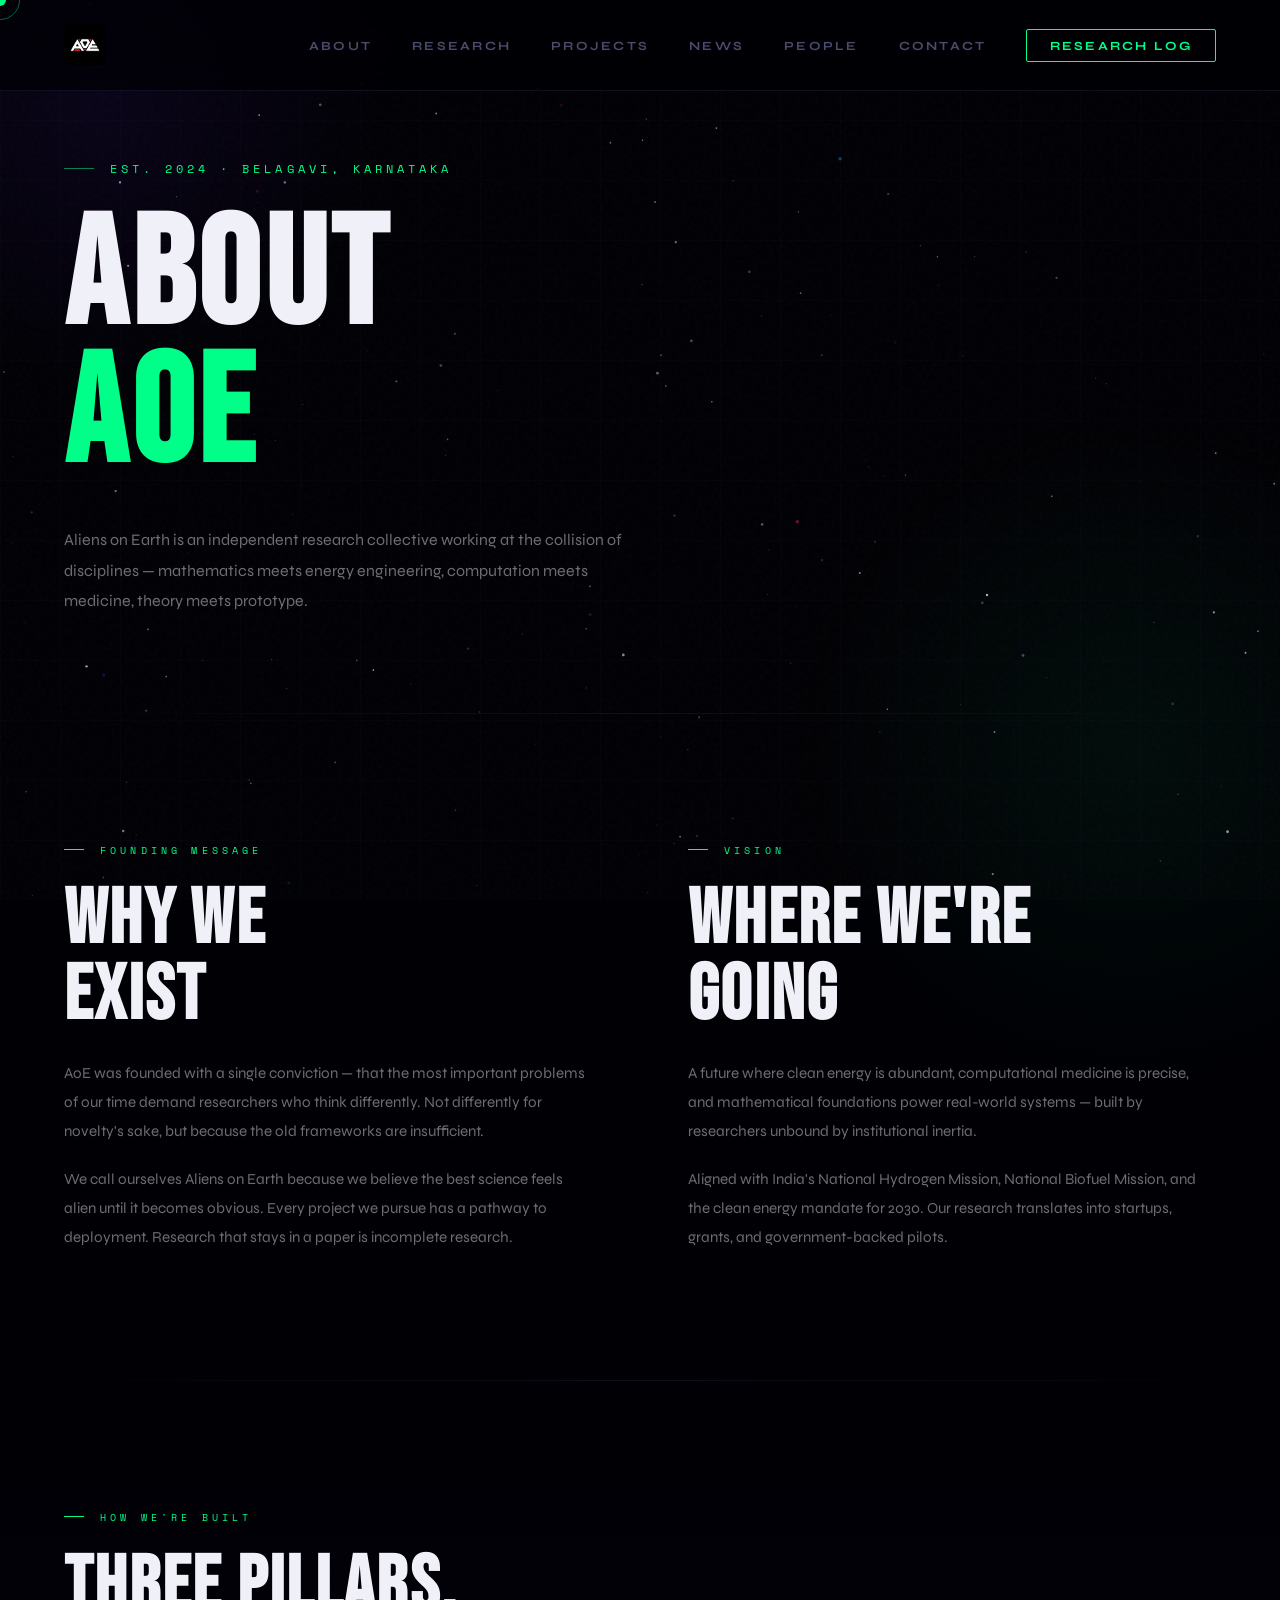
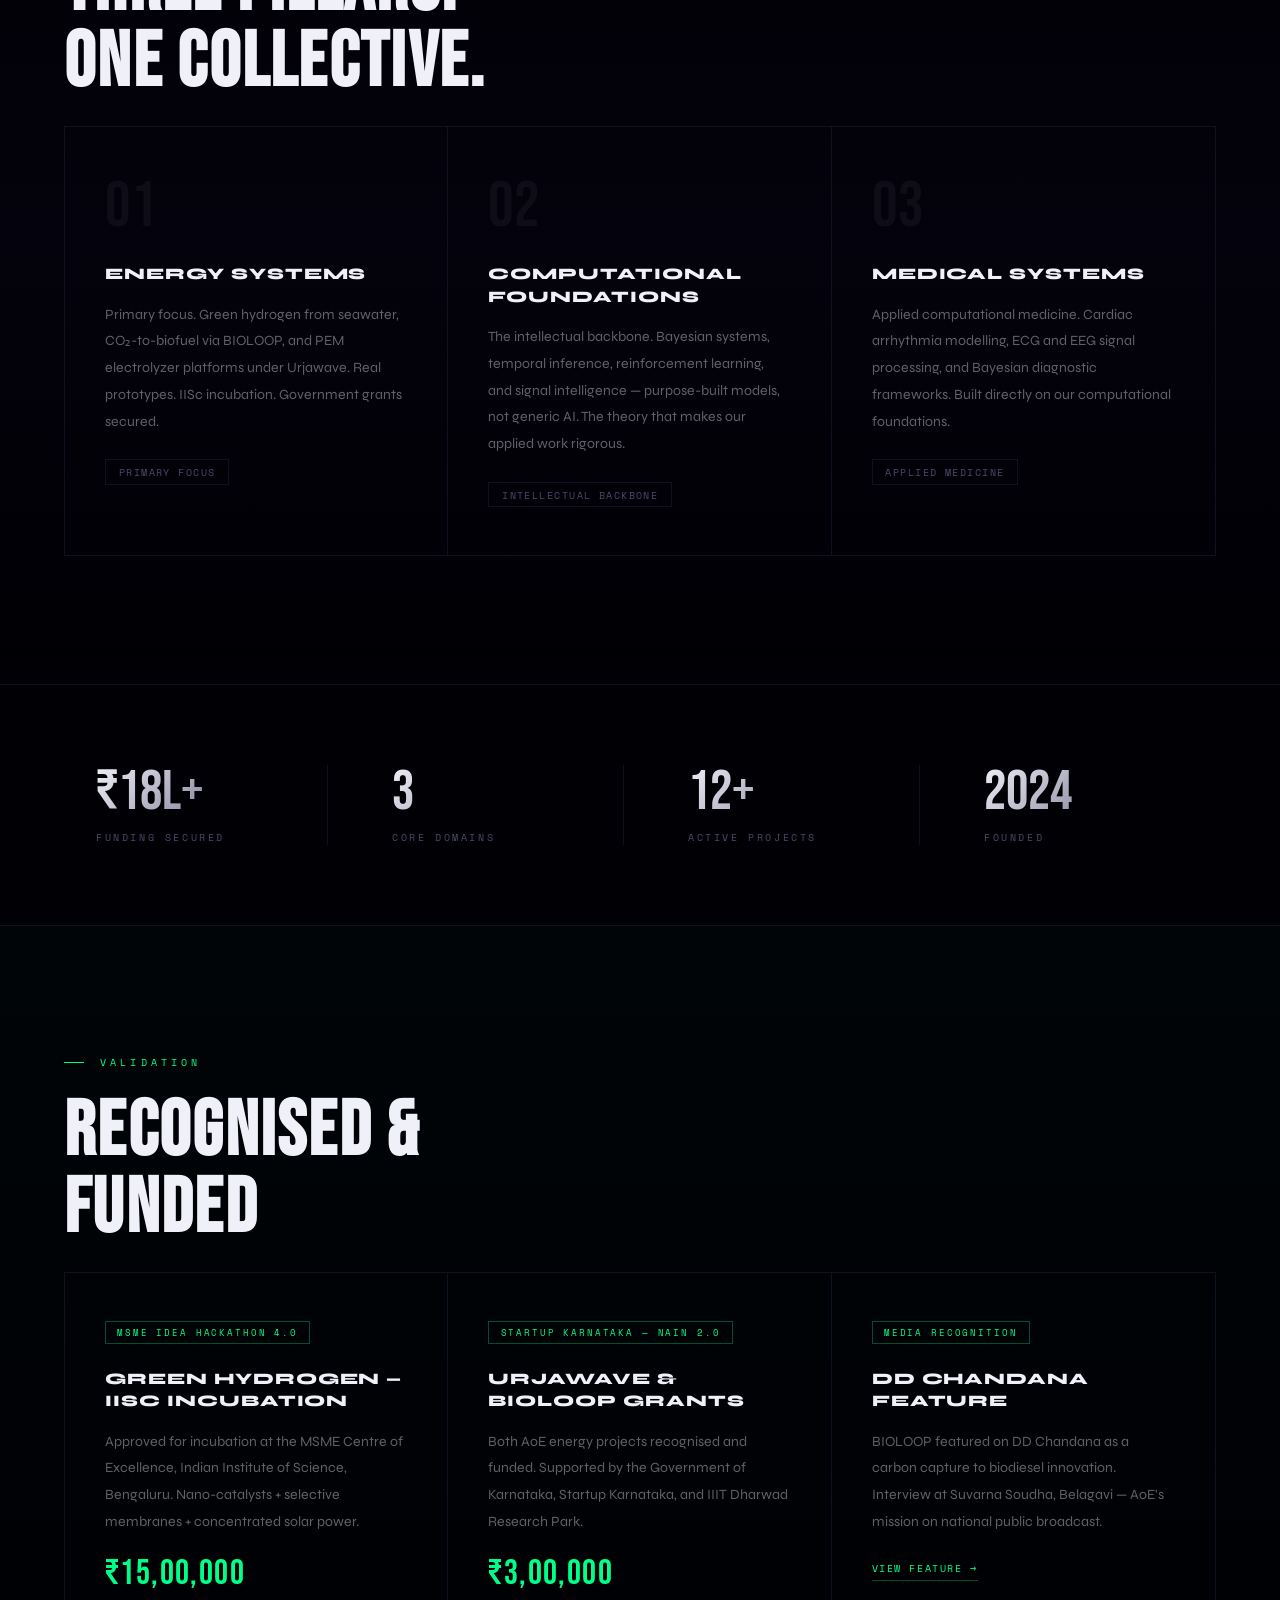
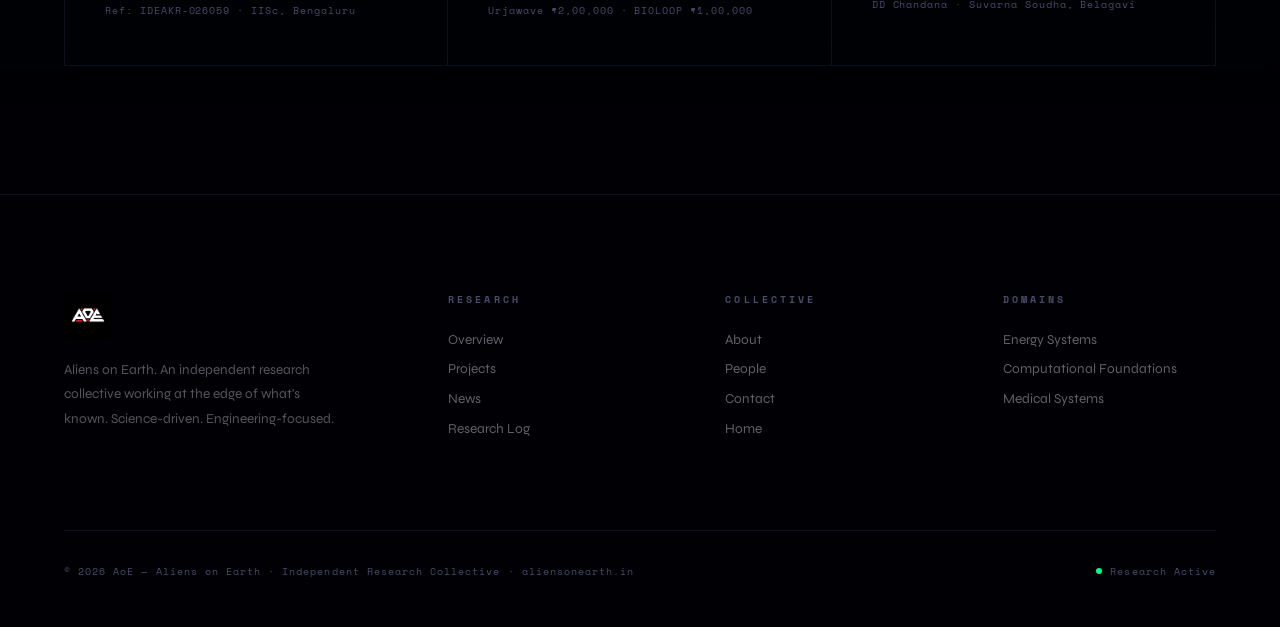
==== commit 55651496: "Add favicon link to about.html" ====
--- a/about.html
+++ b/about.html
@@ -4,6 +4,7 @@
 <meta charset="UTF-8">
 <meta name="viewport" content="width=device-width, initial-scale=1.0">
 <title>About — AoE · Aliens on Earth</title>
+<link rel="icon" type="image/png" href="assets/AOE.png">
 <link rel="preconnect" href="https://fonts.googleapis.com">
 <link href="https://fonts.googleapis.com/css2?family=Bebas+Neue&family=Syne:wght@400;700;800&family=Space+Mono:wght@400;700&display=swap" rel="stylesheet">
 <style>
